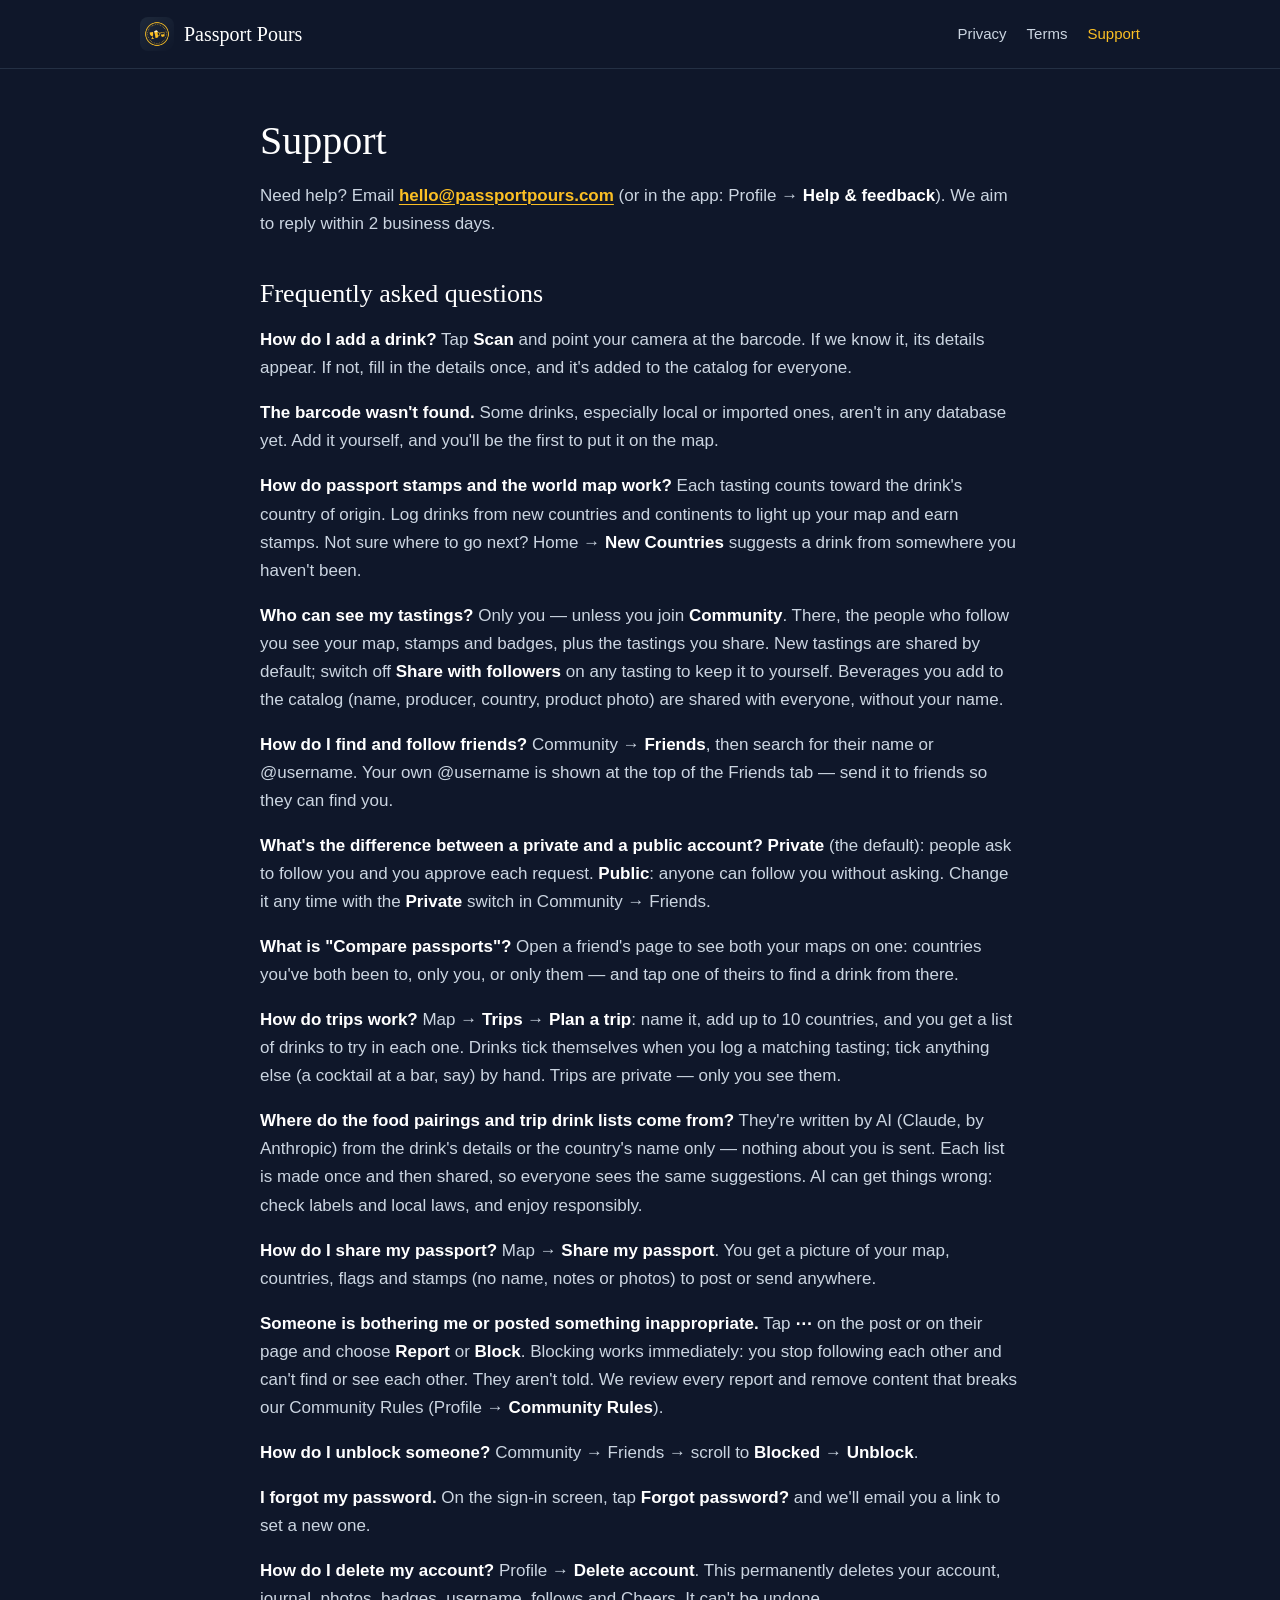
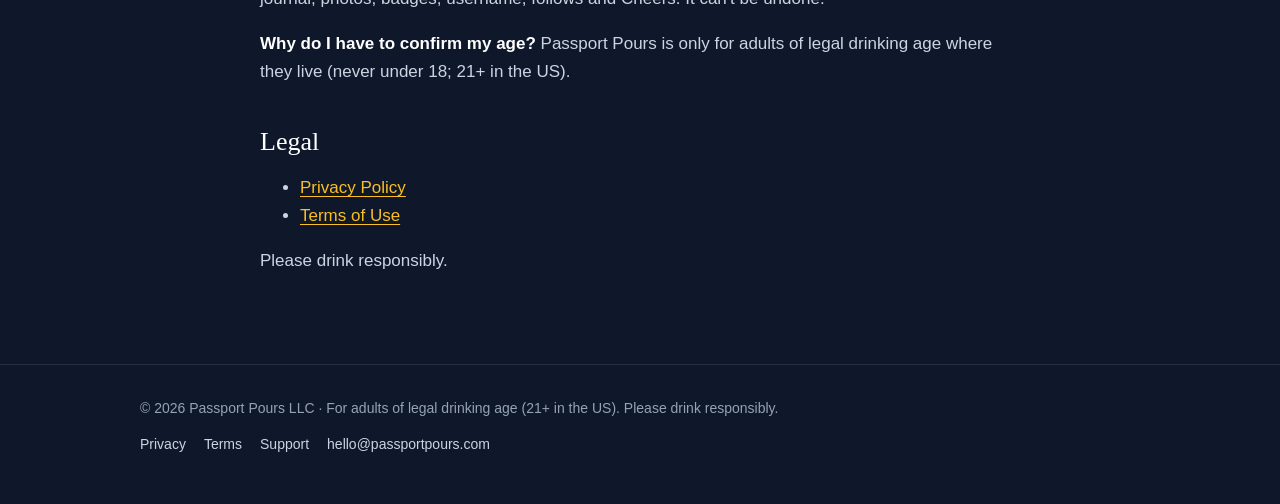
==== support/index.html @ 8fbe210d "Publish passportpours.com" ====
<!doctype html>
<html lang="en">
<head>
  <meta charset="utf-8" />
  <meta name="viewport" content="width=device-width, initial-scale=1" />
  <title>Support — Passport Pours</title>
  <meta name="description" content="Passport Pours Support." />
  <meta name="theme-color" content="#0f172a" />
  
  <link rel="icon" href="/favicon.png" />
  <link rel="apple-touch-icon" href="/icon.png" />
  <link rel="stylesheet" href="/styles.css" />
</head>
<body>
  
  <header class="site-header">
    <div class="wrap">
      <a class="brand" href="/"><img src="/icon.png" alt="" width="34" height="34" />Passport Pours</a>
      <nav class="nav" aria-label="Main">
        <a href="/privacy/">Privacy</a>
        <a href="/terms/" class="hide-sm">Terms</a>
        <a href="/support/" aria-current="page">Support</a>
      </nav>
    </div>
  </header>
  <main>
<article class="doc wrap narrow">
<h1>Support</h1>
<p>Need help? Email <strong><a href="mailto:hello@passportpours.com">hello@passportpours.com</a></strong> (or in the app: Profile → <strong>Help &amp; feedback</strong>). We aim to reply within 2 business days.</p>
<h2>Frequently asked questions</h2>
<p><strong>How do I add a drink?</strong>
Tap <strong>Scan</strong> and point your camera at the barcode. If we know it, its details appear. If not, fill in the details once, and it&#39;s added to the catalog for everyone.</p>
<p><strong>The barcode wasn&#39;t found.</strong>
Some drinks, especially local or imported ones, aren&#39;t in any database yet. Add it yourself, and you&#39;ll be the first to put it on the map.</p>
<p><strong>How do passport stamps and the world map work?</strong>
Each tasting counts toward the drink&#39;s country of origin. Log drinks from new countries and continents to light up your map and earn stamps. Not sure where to go next? Home → <strong>New Countries</strong> suggests a drink from somewhere you haven&#39;t been.</p>
<p><strong>Who can see my tastings?</strong>
Only you — unless you join <strong>Community</strong>. There, the people who follow you see your map, stamps and badges, plus the tastings you share. New tastings are shared by default; switch off <strong>Share with followers</strong> on any tasting to keep it to yourself. Beverages you add to the catalog (name, producer, country, product photo) are shared with everyone, without your name.</p>
<p><strong>How do I find and follow friends?</strong>
Community → <strong>Friends</strong>, then search for their name or @username. Your own @username is shown at the top of the Friends tab — send it to friends so they can find you.</p>
<p><strong>What&#39;s the difference between a private and a public account?</strong>
<strong>Private</strong> (the default): people ask to follow you and you approve each request. <strong>Public</strong>: anyone can follow you without asking. Change it any time with the <strong>Private</strong> switch in Community → Friends.</p>
<p><strong>What is &quot;Compare passports&quot;?</strong>
Open a friend&#39;s page to see both your maps on one: countries you&#39;ve both been to, only you, or only them — and tap one of theirs to find a drink from there.</p>
<p><strong>How do trips work?</strong>
Map → <strong>Trips</strong> → <strong>Plan a trip</strong>: name it, add up to 10 countries, and you get a list of drinks to try in each one. Drinks tick themselves when you log a matching tasting; tick anything else (a cocktail at a bar, say) by hand. Trips are private — only you see them.</p>
<p><strong>Where do the food pairings and trip drink lists come from?</strong>
They&#39;re written by AI (Claude, by Anthropic) from the drink&#39;s details or the country&#39;s name only — nothing about you is sent. Each list is made once and then shared, so everyone sees the same suggestions. AI can get things wrong: check labels and local laws, and enjoy responsibly.</p>
<p><strong>How do I share my passport?</strong>
Map → <strong>Share my passport</strong>. You get a picture of your map, countries, flags and stamps (no name, notes or photos) to post or send anywhere.</p>
<p><strong>Someone is bothering me or posted something inappropriate.</strong>
Tap <strong>⋯</strong> on the post or on their page and choose <strong>Report</strong> or <strong>Block</strong>. Blocking works immediately: you stop following each other and can&#39;t find or see each other. They aren&#39;t told. We review every report and remove content that breaks our Community Rules (Profile → <strong>Community Rules</strong>).</p>
<p><strong>How do I unblock someone?</strong>
Community → Friends → scroll to <strong>Blocked</strong> → <strong>Unblock</strong>.</p>
<p><strong>I forgot my password.</strong>
On the sign-in screen, tap <strong>Forgot password?</strong> and we&#39;ll email you a link to set a new one.</p>
<p><strong>How do I delete my account?</strong>
Profile → <strong>Delete account</strong>. This permanently deletes your account, journal, photos, badges, username, follows and Cheers. It can&#39;t be undone.</p>
<p><strong>Why do I have to confirm my age?</strong>
Passport Pours is only for adults of legal drinking age where they live (never under 18; 21+ in the US).</p>
<h2>Legal</h2>
<ul>
<li><a href="/privacy">Privacy Policy</a></li>
<li><a href="/terms">Terms of Use</a></li>
</ul>
<p>Please drink responsibly.</p>

</article>
  </main>
  <footer class="site-footer">
    <div class="wrap">
      <div>© 2026 Passport Pours LLC · For adults of legal drinking age (21+ in the US). Please drink responsibly.</div>
      <nav aria-label="Footer">
        <a href="/privacy/">Privacy</a>
        <a href="/terms/">Terms</a>
        <a href="/support/">Support</a>
        <a href="mailto:hello@passportpours.com">hello@passportpours.com</a>
      </nav>
    </div>
  </footer>
</body>
</html>
---- styles.css ----
/* Passport Pours — matches the app: dark slate, gold accents, Georgia headings. */
:root {
  --bg: #0f172a;
  --surface: #1e293b;
  --border: rgba(51, 65, 85, 0.6);
  --text: #f1f5f9;
  --muted: #94a3b8;
  --soft: #cbd5e1;
  --gold: #fbbf24;
  --gold-deep: #d97706;
  --note-bg: rgba(251, 191, 36, 0.08);
  --serif: Georgia, 'Times New Roman', serif;
  --sans: -apple-system, BlinkMacSystemFont, 'Segoe UI', Roboto, Helvetica, Arial, sans-serif;
}

* { box-sizing: border-box; }

html { color-scheme: dark; }

body {
  margin: 0;
  background: var(--bg);
  color: var(--text);
  font-family: var(--sans);
  font-size: 17px;
  line-height: 1.65;
  -webkit-font-smoothing: antialiased;
}

a { color: var(--gold); text-decoration-thickness: 1px; text-underline-offset: 3px; }
a:hover { color: #fcd34d; }

h1, h2, h3 { font-family: var(--serif); font-weight: 400; line-height: 1.2; color: #fff; }

.wrap { max-width: 1040px; margin: 0 auto; padding: 0 20px; }
.narrow { max-width: 760px; }

/* Header */
.site-header { border-bottom: 1px solid var(--border); }
.site-header .wrap { display: flex; align-items: center; justify-content: space-between; height: 68px; }
.brand { display: flex; align-items: center; gap: 10px; color: #fff; text-decoration: none; font-family: var(--serif); font-size: 20px; }
.brand img { width: 34px; height: 34px; border-radius: 8px; }
.nav { display: flex; gap: 20px; font-size: 15px; }
.nav a { color: var(--soft); text-decoration: none; }
.nav a:hover, .nav a[aria-current='page'] { color: var(--gold); }

/* Preview banner */
.preview-banner {
  background: repeating-linear-gradient(135deg, #7c2d12, #7c2d12 12px, #9a3412 12px, #9a3412 24px);
  color: #fff; text-align: center; font-size: 14px; font-weight: 600; padding: 8px 16px;
}

/* Landing */
.hero { text-align: center; padding-top: 72px; padding-bottom: 56px; }
.hero img.icon { width: 132px; height: 132px; border-radius: 30px; box-shadow: 0 20px 60px rgba(251, 191, 36, 0.18); }
.hero h1 { font-size: clamp(40px, 7vw, 64px); margin: 28px 0 8px; letter-spacing: 0.5px; }
.hero .slogan { font-family: var(--serif); font-size: clamp(20px, 3vw, 26px); color: var(--gold); margin: 0 0 16px; }
.hero .lede { color: var(--soft); max-width: 620px; margin: 0 auto 32px; font-size: 19px; }
.badge-soon {
  display: inline-block; padding: 12px 22px; border-radius: 999px; border: 1px solid var(--gold);
  color: var(--gold); font-weight: 600; letter-spacing: 0.3px;
}

.features { display: grid; grid-template-columns: repeat(3, 1fr); gap: 18px; padding-top: 24px; padding-bottom: 64px; }
@media (max-width: 860px) { .features { grid-template-columns: repeat(2, 1fr); } }
@media (max-width: 560px) { .features { grid-template-columns: 1fr; } }
.card { background: var(--surface); border: 1px solid var(--border); border-radius: 18px; padding: 24px; }
.card .emoji { font-size: 30px; }
.card h3 { font-size: 22px; margin: 12px 0 6px; }
.card p { color: var(--muted); margin: 0; font-size: 16px; }

.band { border-top: 1px solid var(--border); border-bottom: 1px solid var(--border); background: rgba(30, 41, 59, 0.45); padding: 48px 0; text-align: center; }
.band h2 { font-size: 30px; margin: 0 0 10px; }
.band p { color: var(--soft); margin: 0 auto; max-width: 640px; }

/* Document pages (privacy, terms, support) */
.doc { padding: 48px 0 72px; }
.doc h1 { font-size: 40px; margin: 0 0 8px; }
.doc h2 { font-size: 26px; margin: 40px 0 10px; }
.doc h3 { font-size: 20px; margin: 28px 0 8px; }
.doc p, .doc li { color: var(--soft); }
.doc strong { color: #fff; }
.doc table { width: 100%; border-collapse: collapse; margin: 16px 0; font-size: 15px; display: block; overflow-x: auto; }
.doc th, .doc td { border: 1px solid var(--border); padding: 8px 10px; text-align: left; vertical-align: top; }
.doc th { background: var(--surface); color: #fff; }
.doc blockquote { margin: 16px 0; padding: 12px 16px; border-left: 3px solid var(--border); color: var(--muted); }

/* Internal draft notes — visible in preview only; publishing refuses while any remain. */
.draft-note {
  margin: 16px 0; padding: 12px 16px; border: 1px dashed var(--gold-deep); border-radius: 10px;
  background: var(--note-bg); color: #fde68a; font-size: 15px;
}
.draft-note::before { content: 'Internal note (preview only): '; font-weight: 700; }
mark.placeholder { background: #b45309; color: #fff; padding: 0 4px; border-radius: 4px; }

/* Footer */
.site-footer { border-top: 1px solid var(--border); padding: 32px 0 48px; color: var(--muted); font-size: 14px; }
.site-footer .wrap { display: flex; flex-wrap: wrap; gap: 12px 28px; justify-content: space-between; }
.site-footer nav { display: flex; gap: 18px; flex-wrap: wrap; }
.site-footer a { color: var(--soft); text-decoration: none; }
.site-footer a:hover { color: var(--gold); }

@media (max-width: 560px) {
  .nav { gap: 14px; font-size: 14px; }
  .nav .hide-sm { display: none; }
}
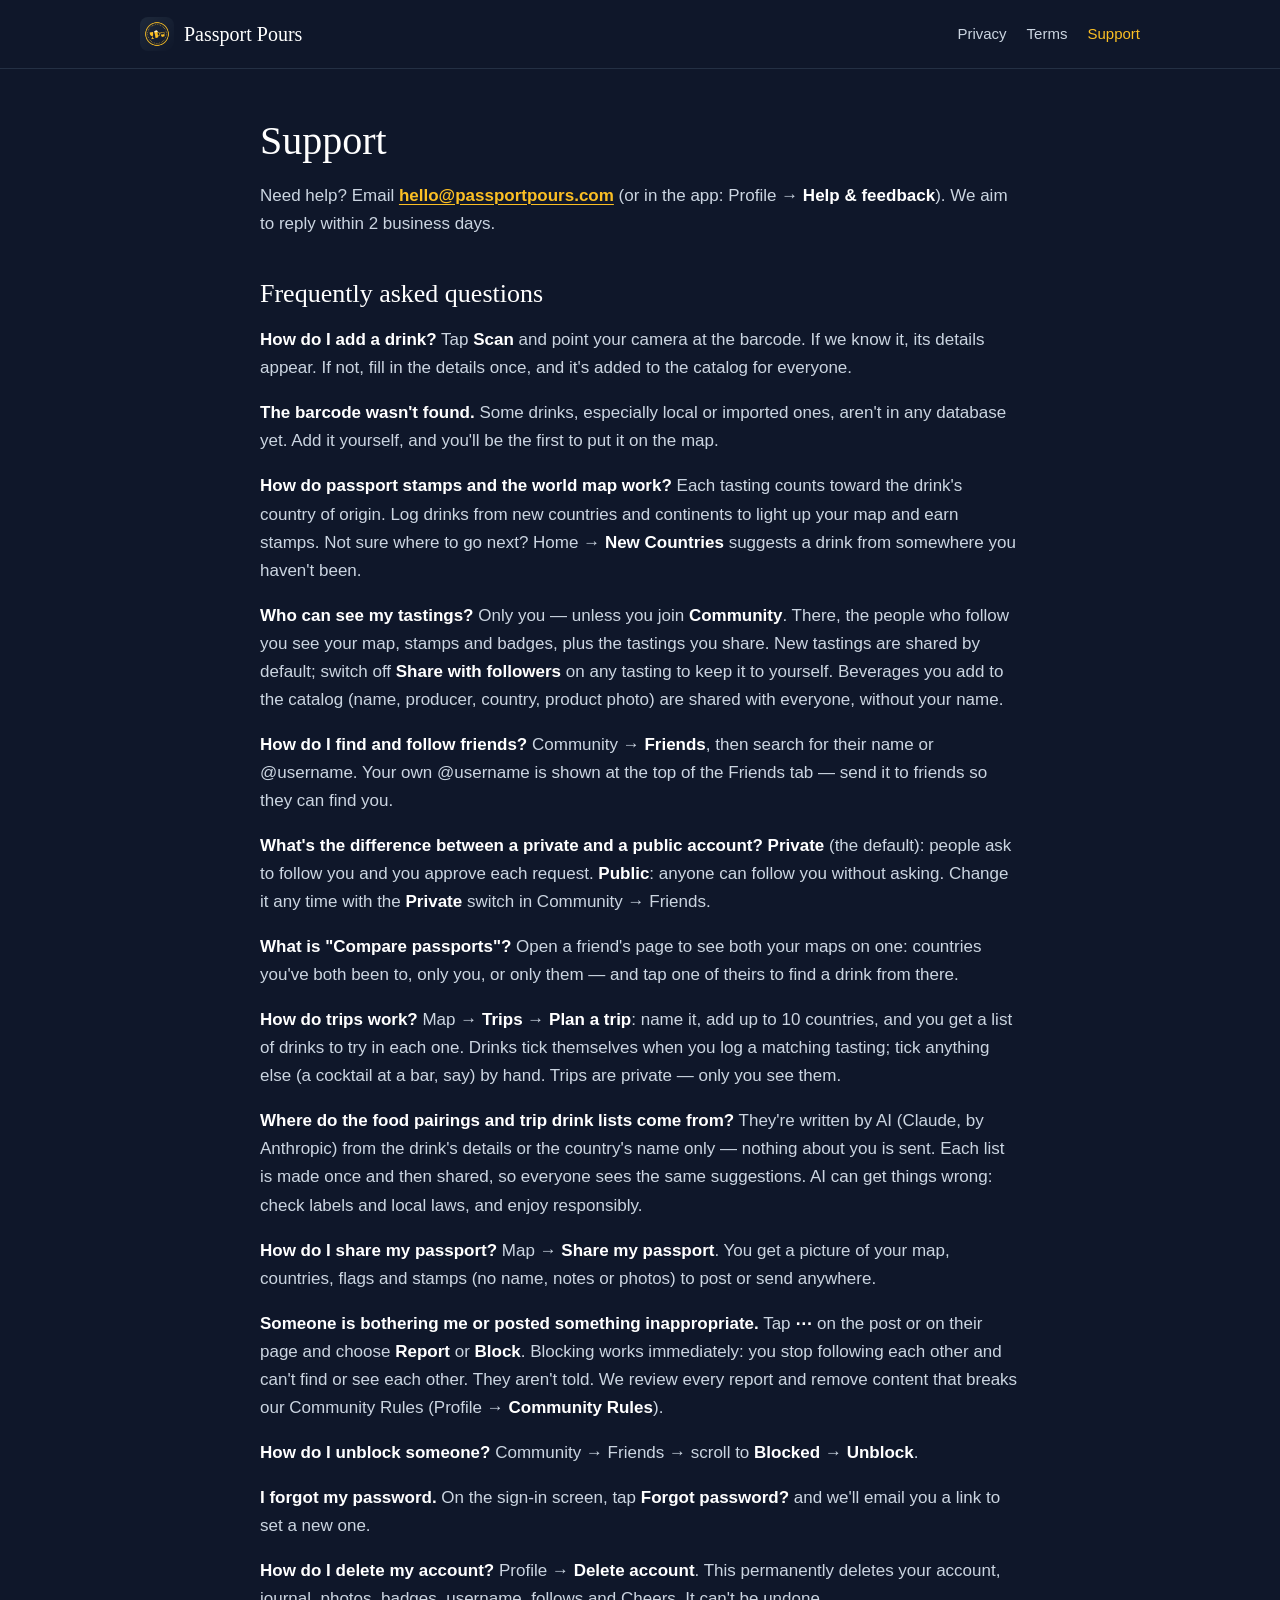
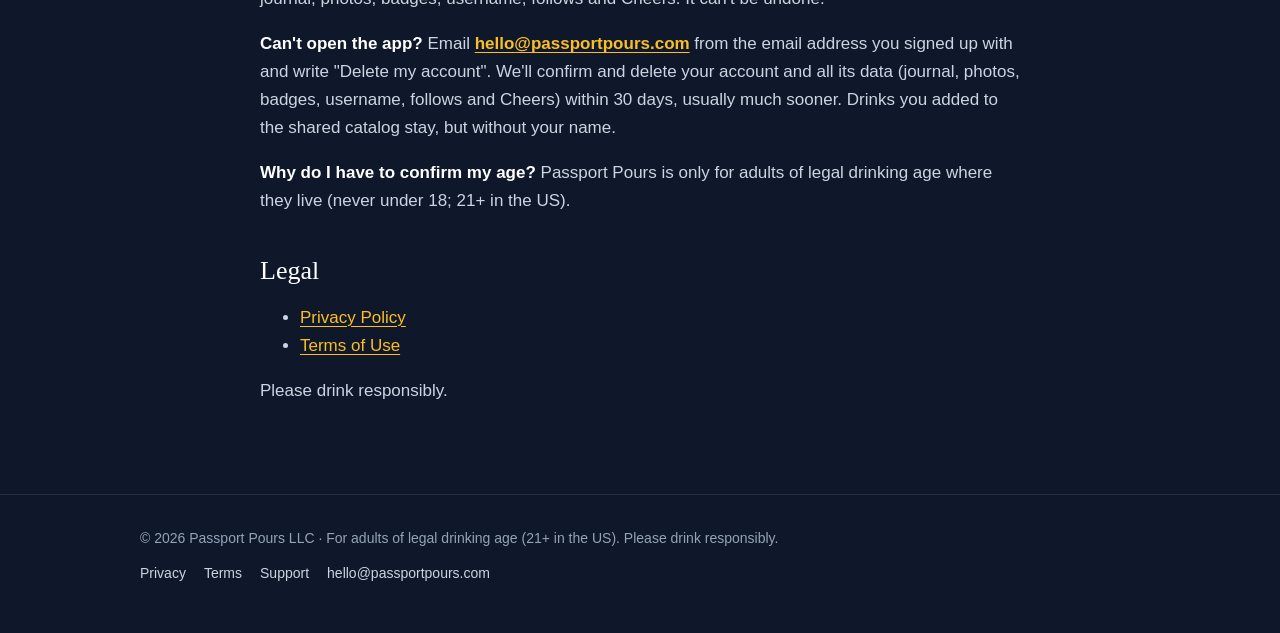
==== commit 4f9bce44: "Publish passportpours.com" ====
--- a/support/index.html
+++ b/support/index.html
@@ -56,6 +56,7 @@
 On the sign-in screen, tap <strong>Forgot password?</strong> and we&#39;ll email you a link to set a new one.</p>
 <p><strong>How do I delete my account?</strong>
 Profile → <strong>Delete account</strong>. This permanently deletes your account, journal, photos, badges, username, follows and Cheers. It can&#39;t be undone.</p>
+<p><strong>Can&#39;t open the app?</strong> Email <strong><a href="mailto:hello@passportpours.com">hello@passportpours.com</a></strong> from the email address you signed up with and write &quot;Delete my account&quot;. We&#39;ll confirm and delete your account and all its data (journal, photos, badges, username, follows and Cheers) within 30 days, usually much sooner. Drinks you added to the shared catalog stay, but without your name.</p>
 <p><strong>Why do I have to confirm my age?</strong>
 Passport Pours is only for adults of legal drinking age where they live (never under 18; 21+ in the US).</p>
 <h2>Legal</h2>
